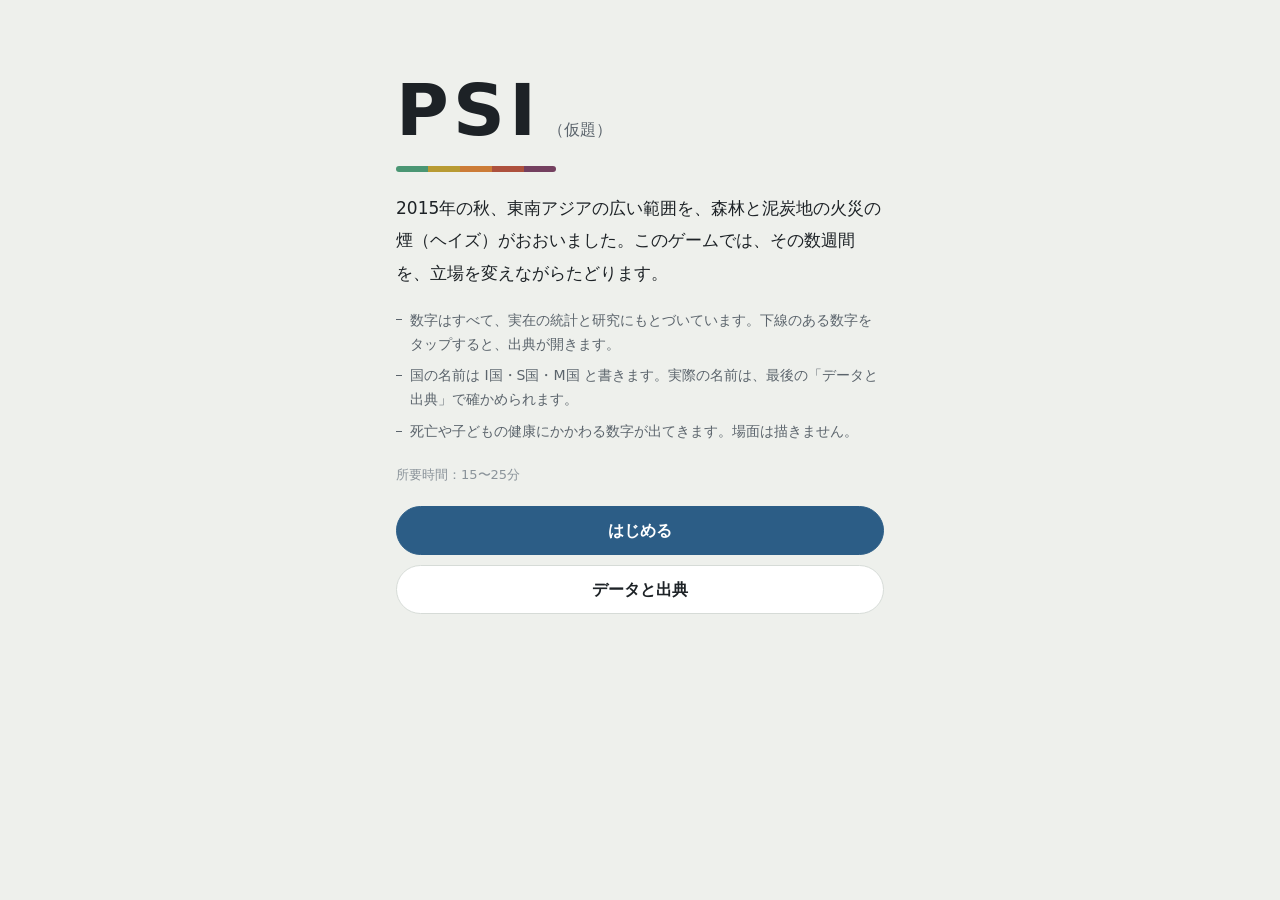
==== psi/index.html @ 4facebdd "Add PSI haze game: data, common UI and Act 1 A statistics-based game about the 2015 transboundary ha" ====
<!DOCTYPE html>
<html lang="ja">
<head>
<meta charset="utf-8">
<meta name="viewport" content="width=device-width, initial-scale=1, viewport-fit=cover">
<meta name="color-scheme" content="light dark">
<title>PSI（仮題）</title>
<link rel="icon" href="data:,">
<link rel="stylesheet" href="css/style.css">
<script type="module" src="js/main.js"></script>
</head>
<body>
<div class="haze" aria-hidden="true"></div>
<div class="app" id="app">
    <header class="top" id="top" hidden>
        <div class="meter" id="meter"></div>
        <div class="dayline">
            <div class="day-info">
                <p class="date" id="date"></p>
                <p class="money" id="money" hidden></p>
            </div>
            <button class="extinguish" id="extinguish" type="button" aria-disabled="true" aria-describedby="toast" hidden></button>
        </div>
    </header>
    <main class="main" id="main" tabindex="-1"></main>
    <footer class="event" id="event" hidden></footer>
</div>
<div class="toast" id="toast" role="status" aria-live="polite" hidden></div>
<div class="sheet-backdrop" id="sheetBackdrop" hidden>
    <section class="sheet" id="sheet" role="dialog" aria-modal="true" aria-labelledby="sheetTitle"></section>
</div>
<noscript><p class="noscript">このゲームを遊ぶには JavaScript を有効にしてください。</p></noscript>
</body>
</html>
---- psi/css/style.css ----
/* Layout: one narrow column (phone first, centred on desktop). The meter and date stay pinned at the top,
   the day's real event is pinned at the bottom, and each scene sits between them. Smoke is shown only by
   lowering saturation and contrast, plus a faint, slow haze layer. */
:root {
    --bg: #eef0ec;
    --surface: #ffffff;
    --ink: #1d2226;
    --muted: #5b646c;
    --faint: #8a939a;
    --line: #d6dbd7;
    --accent: #2c5d86;
    --accent-ink: #ffffff;
    --story: #f7f8f5;
    --haze-tint: 176, 166, 146;
    --band-0: #4a9673;
    --band-1: #b89b33;
    --band-2: #cc7c37;
    --band-3: #ad513d;
    --band-4: #74405f;
    --font: -apple-system, BlinkMacSystemFont, "Hiragino Sans", "Hiragino Kaku Gothic ProN", "Yu Gothic UI", "Meiryo", "Noto Sans JP", system-ui, sans-serif;
    --haze: 0;
    color-scheme: light;
}
@media (prefers-color-scheme: dark) {
    :root:not([data-theme="light"]) {
        --bg: #121517;
        --surface: #1b1f22;
        --ink: #e6e9eb;
        --muted: #a1abb3;
        --faint: #78828a;
        --line: #2d3338;
        --accent: #8db7da;
        --accent-ink: #0f1a24;
        --story: #171b1e;
        --haze-tint: 118, 108, 92;
        --band-0: #5fb18b;
        --band-1: #cdb04c;
        --band-2: #df9150;
        --band-3: #cf6e58;
        --band-4: #a96a90;
        color-scheme: dark;
    }
}
:root[data-theme="dark"] {
    --bg: #121517;
    --surface: #1b1f22;
    --ink: #e6e9eb;
    --muted: #a1abb3;
    --faint: #78828a;
    --line: #2d3338;
    --accent: #8db7da;
    --accent-ink: #0f1a24;
    --story: #171b1e;
    --haze-tint: 118, 108, 92;
    --band-0: #5fb18b;
    --band-1: #cdb04c;
    --band-2: #df9150;
    --band-3: #cf6e58;
    --band-4: #a96a90;
    color-scheme: dark;
}

* { box-sizing: border-box; }
[hidden] { display: none !important; }
html { -webkit-text-size-adjust: 100%; }
body {
    margin: 0;
    min-height: 100vh;
    min-height: 100dvh;
    background: var(--bg);
    color: var(--ink);
    font-family: var(--font);
    font-size: 16px;
    line-height: 1.7;
}
button { font: inherit; color: inherit; }
a { color: var(--accent); }
:focus-visible { outline: 3px solid var(--accent); outline-offset: 2px; }

/* Smoke */
.app {
    filter: saturate(calc(1 - var(--haze) * 0.6)) contrast(calc(1 - var(--haze) * 0.12));
    transition: filter 1.6s ease;
}
.haze {
    position: fixed;
    inset: -20%;
    z-index: 0;
    pointer-events: none;
    opacity: calc(var(--haze) * 0.5);
    background:
        radial-gradient(40% 30% at 20% 30%, rgba(var(--haze-tint), 0.55), transparent 70%),
        radial-gradient(35% 28% at 75% 60%, rgba(var(--haze-tint), 0.5), transparent 70%),
        radial-gradient(50% 35% at 50% 90%, rgba(var(--haze-tint), 0.45), transparent 70%);
    transition: opacity 1.6s ease;
    animation: drift 90s linear infinite alternate;
}
@keyframes drift {
    from { transform: translate3d(-4%, 0, 0); }
    to { transform: translate3d(4%, -3%, 0); }
}

.app {
    position: relative;
    z-index: 1;
    max-width: 520px;
    min-height: 100vh;
    min-height: 100dvh;
    margin: 0 auto;
    display: flex;
    flex-direction: column;
}

/* Top: meter + date */
.top {
    position: sticky;
    top: 0;
    z-index: 5;
    padding-block: calc(10px + env(safe-area-inset-top, 0px)) 8px;
    padding-left: max(16px, env(safe-area-inset-left, 0px));
    padding-right: max(16px, env(safe-area-inset-right, 0px));
    background: var(--bg);
    border-bottom: 1px solid var(--line);
}
.meter-head { display: flex; align-items: baseline; justify-content: space-between; gap: 10px; }
.meter-label { margin: 0; font-size: 12px; font-weight: 700; color: var(--muted); letter-spacing: 0.02em; }
.meter-main { display: flex; align-items: baseline; gap: 12px; margin-top: 2px; }
.meter-value {
    font-size: 40px;
    font-weight: 700;
    line-height: 1.1;
    font-variant-numeric: tabular-nums;
    letter-spacing: -0.01em;
}
.meter-band {
    font-size: 15px;
    font-weight: 700;
    padding-left: 10px;
    border-left: 6px solid var(--band-color, var(--line));
    line-height: 1.3;
}
.meter-track {
    position: relative;
    display: flex;
    height: 10px;
    margin-top: 8px;
    border-radius: 5px;
    overflow: visible;
}
.meter-seg { height: 100%; opacity: 0.85; }
.meter-seg:first-child { border-radius: 5px 0 0 5px; }
.meter-seg:last-child { border-radius: 0 5px 5px 0; }
.meter-seg.b0 { background: var(--band-0); }
.meter-seg.b1 { background: var(--band-1); }
.meter-seg.b2 { background: var(--band-2); }
.meter-seg.b3 { background: var(--band-3); }
.meter-seg.b4 { background: var(--band-4); }
.meter-needle {
    position: absolute;
    top: -5px;
    width: 3px;
    height: 20px;
    margin-left: -1.5px;
    border-radius: 2px;
    background: var(--ink);
    box-shadow: 0 0 0 2px var(--bg);
    transition: left 0.9s ease;
}
.meter-ticks {
    position: relative;
    height: 16px;
    margin-top: 4px;
    font-size: 10px;
    color: var(--faint);
    font-variant-numeric: tabular-nums;
}
.meter-ticks span { position: absolute; transform: translateX(-50%); white-space: nowrap; }
.meter-ticks span:first-child { transform: none; }
.meter-note { margin: 6px 0 0; font-size: 12px; color: var(--muted); }

.dayline {
    display: flex;
    align-items: center;
    justify-content: space-between;
    gap: 12px;
    margin-top: 6px;
}
.day-info { min-width: 0; }
.date { margin: 0; font-size: 15px; font-weight: 700; font-variant-numeric: tabular-nums; }
.money { margin: 0; font-size: 12px; color: var(--muted); font-variant-numeric: tabular-nums; }

/* The button that never works */
.extinguish {
    flex: none;
    display: inline-flex;
    align-items: center;
    gap: 6px;
    padding: 7px 12px;
    border-radius: 999px;
    border: 1px solid var(--line);
    background: var(--surface);
    font-size: 13px;
    font-weight: 700;
    cursor: pointer;
}
.ext-icon { display: inline-flex; }
.extinguish svg { width: 16px; height: 16px; flex: none; }

/* Scene */
.main {
    flex: 1;
    padding-block: 20px 24px;
    padding-left: max(16px, env(safe-area-inset-left, 0px));
    padding-right: max(16px, env(safe-area-inset-right, 0px));
    outline: none;
}
.scene { display: flex; flex-direction: column; gap: 16px; }
.scene.enter { animation: fade 0.45s ease both; }
@keyframes fade { from { opacity: 0; transform: translateY(6px); } to { opacity: 1; transform: none; } }

.para { margin: 0; font-size: 17px; line-height: 1.85; }
.para-wrap { display: flex; flex-direction: column; gap: 4px; }
.tag {
    align-self: flex-start;
    font-size: 11px;
    color: var(--faint);
    letter-spacing: 0.04em;
}
.story {
    padding: 14px 16px;
    border-radius: 12px;
    background: var(--story);
    border: 1px solid var(--line);
}
.story .para { font-size: 18px; }

.choices { display: flex; flex-direction: column; gap: 8px; margin: 0; padding: 0; list-style: none; }
.choice {
    width: 100%;
    display: flex;
    flex-direction: column;
    gap: 2px;
    padding: 13px 16px;
    border-radius: 12px;
    border: 1px solid var(--line);
    background: var(--surface);
    text-align: left;
    font-size: 16px;
    line-height: 1.5;
    cursor: pointer;
}
.choice:hover:not(:disabled) { border-color: var(--muted); }
.choice:disabled { cursor: default; color: var(--faint); }
.choice .why { font-size: 12px; color: var(--faint); }
.choice.picked, .choice.picked:disabled { border-color: var(--ink); border-width: 2px; padding: 12px 15px; color: var(--ink); }
.choices.done .choice:not(.picked) { opacity: 0.45; }

.result { margin: 0; font-size: 17px; line-height: 1.85; }
.actions { display: flex; justify-content: flex-end; gap: 10px; flex-wrap: wrap; }
.btn {
    display: inline-flex;
    align-items: center;
    justify-content: center;
    min-height: 46px;
    padding: 10px 22px;
    border-radius: 999px;
    border: 1px solid var(--line);
    background: var(--surface);
    font-size: 16px;
    font-weight: 700;
    cursor: pointer;
    text-decoration: none;
    color: var(--ink);
}
.btn.primary { background: var(--accent); border-color: var(--accent); color: var(--accent-ink); }
.btn.wide { width: 100%; }

/* Inline numbers with a source */
.num {
    display: inline;
    padding: 0;
    margin: 0;
    border: none;
    background: none;
    font: inherit;
    font-weight: 700;
    color: inherit;
    text-decoration: underline dotted;
    text-decoration-thickness: 1.5px;
    text-underline-offset: 4px;
    cursor: pointer;
}
.num .sid {
    font-size: 0.6em;
    font-weight: 500;
    color: var(--faint);
    vertical-align: super;
    margin-left: 1px;
    text-decoration: none;
    display: inline-block;
}
.src {
    flex: none;
    padding: 1px 8px;
    border-radius: 999px;
    border: 1px solid var(--line);
    background: transparent;
    font-size: 11px;
    line-height: 1.6;
    color: var(--muted);
    white-space: nowrap;
    cursor: pointer;
}
.para-src { display: flex; justify-content: flex-end; }

/* Bottom: the day's real event */
.event {
    position: sticky;
    bottom: 0;
    z-index: 5;
    display: flex;
    align-items: flex-start;
    gap: 12px;
    padding-block: 10px calc(12px + env(safe-area-inset-bottom, 0px));
    padding-left: max(16px, env(safe-area-inset-left, 0px));
    padding-right: max(16px, env(safe-area-inset-right, 0px));
    background: var(--bg);
    border-top: 1px solid var(--line);
}
.event-body { flex: 1; min-width: 0; }
.event-label { margin: 0; font-size: 11px; font-weight: 700; color: var(--faint); letter-spacing: 0.06em; }
.event-text { margin: 0; font-size: 14px; line-height: 1.6; }

/* Title */
.title-screen { gap: 20px; padding-top: 6vh; }
.wordmark { margin: 0; font-size: 72px; font-weight: 800; letter-spacing: 0.06em; line-height: 1; }
.wordmark small { font-size: 16px; font-weight: 500; letter-spacing: 0; color: var(--muted); margin-left: 8px; }
.bandstrip { display: flex; height: 6px; border-radius: 3px; overflow: hidden; width: 160px; }
.bandstrip span { flex: 1; }
.lead { margin: 0; font-size: 17px; line-height: 1.9; }
.rules { margin: 0; padding: 0; list-style: none; display: flex; flex-direction: column; gap: 8px; }
.rules li { font-size: 14px; color: var(--muted); padding-left: 14px; position: relative; }
.rules li::before { content: ""; position: absolute; left: 0; top: 0.75em; width: 6px; height: 1px; background: var(--muted); }
.time { margin: 0; font-size: 13px; color: var(--faint); }
.stack { display: flex; flex-direction: column; gap: 10px; }

/* Act card */
.card-screen { padding-top: 14vh; gap: 6px; }
.kicker { margin: 0; font-size: 14px; color: var(--muted); font-weight: 700; letter-spacing: 0.1em; }
.card-title { margin: 0; font-size: 32px; font-weight: 800; line-height: 1.3; }
.period { margin: 0 0 28px; font-size: 14px; color: var(--muted); font-variant-numeric: tabular-nums; }

/* Breath */
.breath-title { margin: 0; font-size: 22px; font-weight: 800; }
.breath-sub { margin: -10px 0 0; font-size: 14px; color: var(--muted); }
.figures { display: flex; flex-direction: column; gap: 12px; margin: 0; padding: 0; list-style: none; }
.figure {
    display: grid;
    grid-template-columns: 1fr auto;
    gap: 2px 12px;
    align-items: baseline;
    padding: 14px 16px;
    border-radius: 12px;
    background: var(--surface);
    border: 1px solid var(--line);
}
.figure .big { font-size: 34px; font-weight: 800; line-height: 1.2; font-variant-numeric: tabular-nums; }
.figure .text { grid-column: 1 / -1; font-size: 14px; color: var(--muted); }

/* Sources list */
.src-list { display: flex; flex-direction: column; gap: 10px; margin: 0; padding: 0; list-style: none; }
.src-item { padding: 12px 14px; border-radius: 12px; border: 1px solid var(--line); background: var(--surface); }
.src-item h3 { margin: 0; font-size: 13px; color: var(--muted); }
.src-item p { margin: 4px 0 0; font-size: 14px; }
.src-item .orig { color: var(--muted); font-size: 13px; overflow-wrap: anywhere; }

/* Toast */
.toast {
    position: fixed;
    left: 50%;
    top: 50%;
    z-index: 30;
    transform: translate(-50%, -50%);
    width: max-content;
    max-width: calc(100% - 32px);
    padding: 10px 16px;
    border-radius: 12px;
    background: var(--ink);
    color: var(--bg);
    font-size: 14px;
    font-weight: 700;
}

/* Source sheet */
.sheet-backdrop {
    position: fixed;
    inset: 0;
    z-index: 40;
    display: flex;
    align-items: flex-end;
    justify-content: center;
    background: rgba(10, 12, 14, 0.45);
}
.sheet {
    width: 100%;
    max-width: 520px;
    max-height: 85vh;
    overflow-y: auto;
    padding-block: 18px calc(18px + env(safe-area-inset-bottom, 0px));
    padding-left: max(18px, env(safe-area-inset-left, 0px));
    padding-right: max(18px, env(safe-area-inset-right, 0px));
    border-radius: 18px 18px 0 0;
    background: var(--surface);
    display: flex;
    flex-direction: column;
    gap: 12px;
}
.sheet-head { display: flex; justify-content: space-between; align-items: center; gap: 10px; }
.sheet-id { margin: 0; font-size: 13px; font-weight: 700; color: var(--muted); }
.sheet h2 { margin: 0; font-size: 17px; line-height: 1.6; }
.sheet .note { margin: 0; font-size: 14px; color: var(--muted); }
.orig-block { padding: 12px 14px; border-radius: 12px; background: var(--story); border: 1px solid var(--line); }
.orig-title { margin: 0; font-size: 14px; font-weight: 700; overflow-wrap: anywhere; }
.orig-pub { margin: 2px 0 0; font-size: 13px; color: var(--muted); overflow-wrap: anywhere; }
.orig-link { display: inline-block; margin-top: 6px; font-size: 14px; font-weight: 700; overflow-wrap: anywhere; }
.meta-line { margin: 0; font-size: 12px; color: var(--faint); }
.sheet .close { align-self: stretch; }

.noscript { padding: 24px 16px; }

@media (prefers-reduced-motion: reduce) {
    .haze { animation: none; }
    .app, .haze { transition: none; }
    .meter-needle { transition: none; }
    .scene.enter { animation: none; }
}
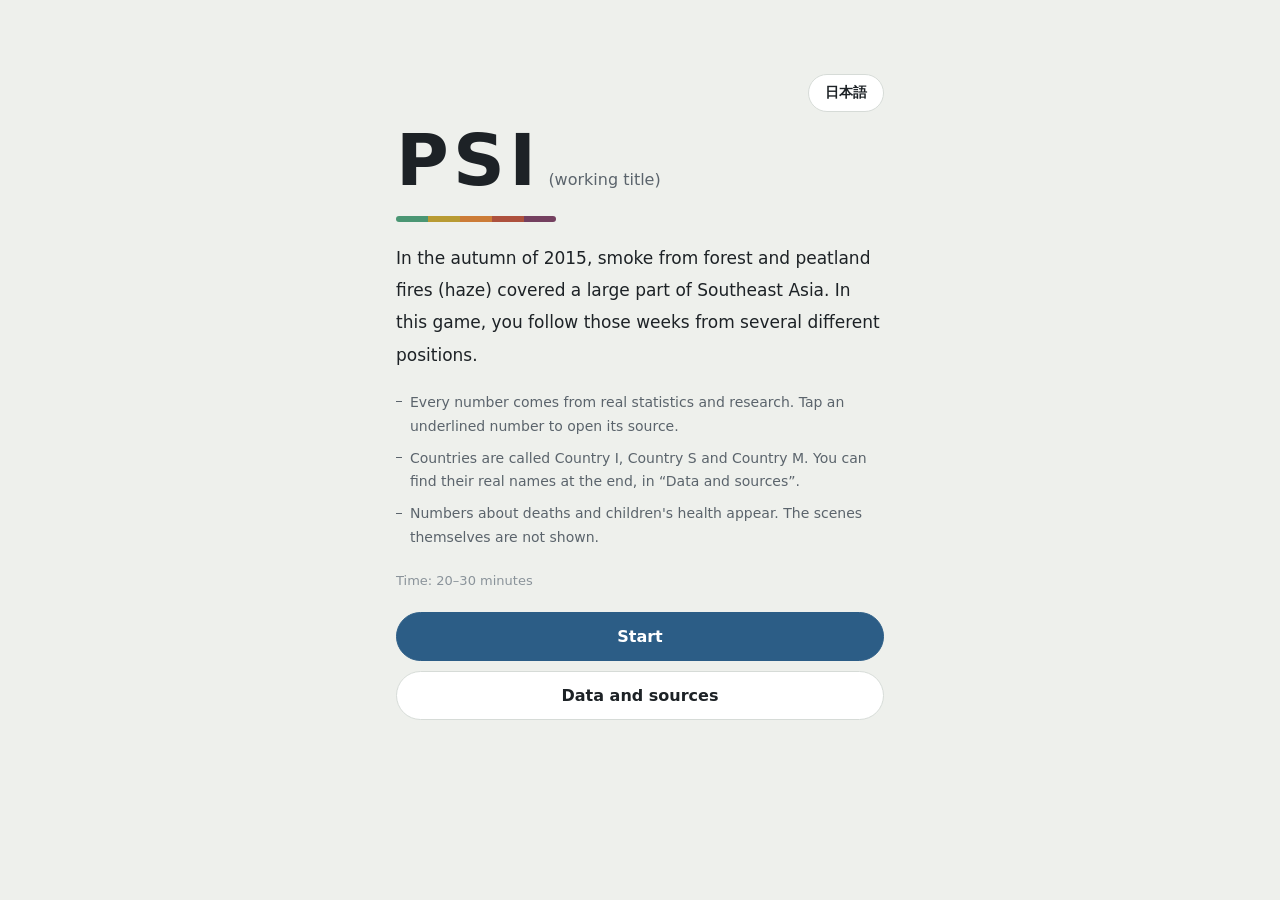
==== commit d20b1d46: "Add English version of PSI with a language switch - i18n/en.json mirrors ja.json; text hard-coded in" ====
--- a/psi/index.html
+++ b/psi/index.html
@@ -29,6 +29,6 @@
 <div class="sheet-backdrop" id="sheetBackdrop" hidden>
     <section class="sheet" id="sheet" role="dialog" aria-modal="true" aria-labelledby="sheetTitle"></section>
 </div>
-<noscript><p class="noscript">このゲームを遊ぶには JavaScript を有効にしてください。</p></noscript>
+<noscript><p class="noscript">このゲームを遊ぶには JavaScript を有効にしてください。<br><span lang="en">Please turn on JavaScript to play this game.</span></p></noscript>
 </body>
 </html>
--- a/psi/css/style.css
+++ b/psi/css/style.css
@@ -278,11 +278,6 @@
 /* Inline numbers with a source */
 .num {
     display: inline;
-    padding: 0;
-    margin: 0;
-    border: none;
-    background: none;
-    font: inherit;
     font-weight: 700;
     color: inherit;
     text-decoration: underline dotted;
@@ -344,6 +339,10 @@
 .time { margin: 0; font-size: 13px; color: var(--faint); }
 .stack { display: flex; flex-direction: column; gap: 10px; }
 
+/* Language switch (title and sources screens) */
+.lang-row { display: flex; justify-content: flex-end; margin-bottom: -8px; }
+.btn.lang-toggle { min-height: 36px; padding: 6px 16px; font-size: 14px; font-weight: 600; }
+
 /* Act card */
 .card-screen { padding-top: 14vh; gap: 6px; }
 .kicker { margin: 0; font-size: 14px; color: var(--muted); font-weight: 700; letter-spacing: 0.1em; }
@@ -434,3 +433,117 @@
     .meter-needle { transition: none; }
     .scene.enter { animation: none; }
 }
+
+/* Meter: off the scale */
+.meter-over { font-size: 12px; font-weight: 700; color: var(--muted); white-space: nowrap; }
+
+/* Two meters side by side */
+.compare { display: grid; grid-template-columns: 1fr 1fr; gap: 10px; }
+.meter.mini {
+    min-width: 0;
+    padding: 10px 12px;
+    border-radius: 12px;
+    border: 1px solid var(--line);
+    background: var(--surface);
+}
+.meter.mini .meter-head { flex-direction: column; align-items: flex-start; gap: 4px; }
+.meter.mini .meter-label { font-size: 11px; line-height: 1.5; }
+.meter.mini .meter-main { flex-wrap: wrap; gap: 4px 8px; }
+.meter.mini .meter-value { font-size: 28px; }
+.meter.mini .meter-band { font-size: 13px; }
+.meter.mini .meter-ticks span:not(:first-child):not(:last-child) { display: none; }
+.meter.mini .meter-note { font-size: 11px; }
+@media (max-width: 340px) { .compare { grid-template-columns: 1fr; } }
+
+/* Bars drawn to one scale */
+.bars { display: flex; flex-direction: column; gap: 14px; margin: 0; padding: 0; list-style: none; }
+.bar-head { display: flex; justify-content: space-between; align-items: baseline; gap: 10px; }
+.bar-label { font-size: 14px; color: var(--muted); }
+.bar-value { font-size: 20px; font-weight: 800; font-variant-numeric: tabular-nums; }
+.bar-track { display: block; height: 14px; margin-top: 4px; border-radius: 7px; background: var(--line); overflow: hidden; }
+.bar-fill { display: block; height: 100%; min-width: 2px; border-radius: 7px; background: var(--ink); opacity: 0.78; }
+.para.small { font-size: 14px; line-height: 1.8; color: var(--muted); }
+
+/* Zoom-out diagram */
+.zoom { display: flex; align-items: center; gap: 18px; }
+.zoom-svg { width: 150px; height: 150px; flex: none; overflow: hidden; border-radius: 12px; background: var(--story); border: 1px solid var(--line); }
+.zoom-svg g { transition: transform 1.1s ease; }
+.zoom-frame { fill: none; stroke: var(--faint); stroke-width: 1; vector-effect: non-scaling-stroke; }
+.zoom-frame.on { stroke: var(--ink); stroke-width: 2.5; }
+.zoom-steps { margin: 0; padding: 0; list-style: none; display: flex; flex-direction: column; gap: 2px; font-size: 14px; color: var(--faint); }
+.zoom-steps .past { color: var(--muted); }
+.zoom-steps .on { color: var(--ink); font-weight: 800; }
+
+/* Shelf and basket */
+.shelf { display: grid; grid-template-columns: repeat(2, minmax(0, 1fr)); gap: 8px; margin: 0; padding: 0; list-style: none; }
+.item {
+    width: 100%;
+    min-height: 48px;
+    padding: 10px 12px;
+    border-radius: 12px;
+    border: 1px solid var(--line);
+    background: var(--surface);
+    text-align: left;
+    font-size: 15px;
+    line-height: 1.4;
+    cursor: pointer;
+}
+.item[aria-pressed="true"] { border: 2px solid var(--ink); padding: 9px 11px; background: var(--story); font-weight: 700; }
+.item[aria-pressed="true"]::before { content: "✓ "; }
+.shelf-count { margin: 0; font-size: 14px; color: var(--muted); font-variant-numeric: tabular-nums; }
+.btn:disabled { opacity: 0.45; cursor: default; }
+.basket { display: flex; flex-direction: column; gap: 6px; margin: 0; padding: 0; list-style: none; }
+.basket li {
+    display: grid;
+    grid-template-columns: 18px 1fr;
+    gap: 2px 8px;
+    align-items: baseline;
+    padding: 10px 12px;
+    border-radius: 12px;
+    border: 1px solid var(--line);
+    background: var(--surface);
+}
+.basket .mark { color: var(--ink); }
+.basket .mark-text { grid-column: 2; font-size: 12px; color: var(--muted); }
+
+/* Epilogue */
+.asof { margin: -8px 0 0; font-size: 13px; color: var(--muted); font-variant-numeric: tabular-nums; }
+.now-list { display: flex; flex-direction: column; gap: 10px; margin: 0; padding: 0; list-style: none; }
+.now-item { padding: 12px 14px; border-radius: 12px; border: 1px solid var(--line); background: var(--surface); }
+.now-head { display: flex; justify-content: space-between; align-items: center; gap: 10px; }
+.now-date { font-size: 12px; font-weight: 700; color: var(--muted); font-variant-numeric: tabular-nums; }
+.now-text { margin: 4px 0 0; font-size: 16px; line-height: 1.75; }
+.link-list { display: flex; flex-direction: column; gap: 10px; margin: 0; padding: 0; list-style: none; }
+.link-list a { font-weight: 700; overflow-wrap: anywhere; }
+.end-mark { margin: 24px 0 8px; text-align: center; font-size: 15px; color: var(--muted); letter-spacing: 0.3em; }
+
+/* Data and sources */
+.section-title { margin: 12px 0 0; font-size: 16px; font-weight: 800; }
+.src-label { font-size: 14px; }
+.src-note { font-size: 13px; color: var(--muted); }
+.src-link { margin-top: 8px; padding-top: 8px; border-top: 1px dashed var(--line); }
+.src-link .orig-link { font-size: 12px; font-weight: 500; }
+.plain-list { margin: 0; padding-left: 20px; font-size: 14px; color: var(--muted); display: flex; flex-direction: column; gap: 4px; }
+
+@media (prefers-reduced-motion: reduce) {
+    .zoom-svg g { transition: none; }
+}
+
+/* Photos and illustrations inside scenes */
+.scene-figure { margin: 0; display: flex; flex-direction: column; gap: 6px; }
+.scene-figure img {
+    display: block;
+    width: 100%;
+    max-width: 100%;
+    height: auto;
+    max-height: 46vh;
+    object-fit: cover;
+    border-radius: 12px;
+    background: var(--story);
+}
+.scene-figure figcaption { display: flex; flex-direction: column; gap: 2px; font-size: 13px; line-height: 1.6; color: var(--muted); }
+.scene-figure .credit { font-size: 11px; color: var(--faint); }
+.scene-figure .credit a { color: inherit; }
+.scene-figure.missing figcaption { padding: 10px 12px; border-radius: 12px; border: 1px dashed var(--line); }
+.tag.testimony { color: var(--accent); }
+.para.quote { padding-left: 14px; border-left: 3px solid var(--line); }
